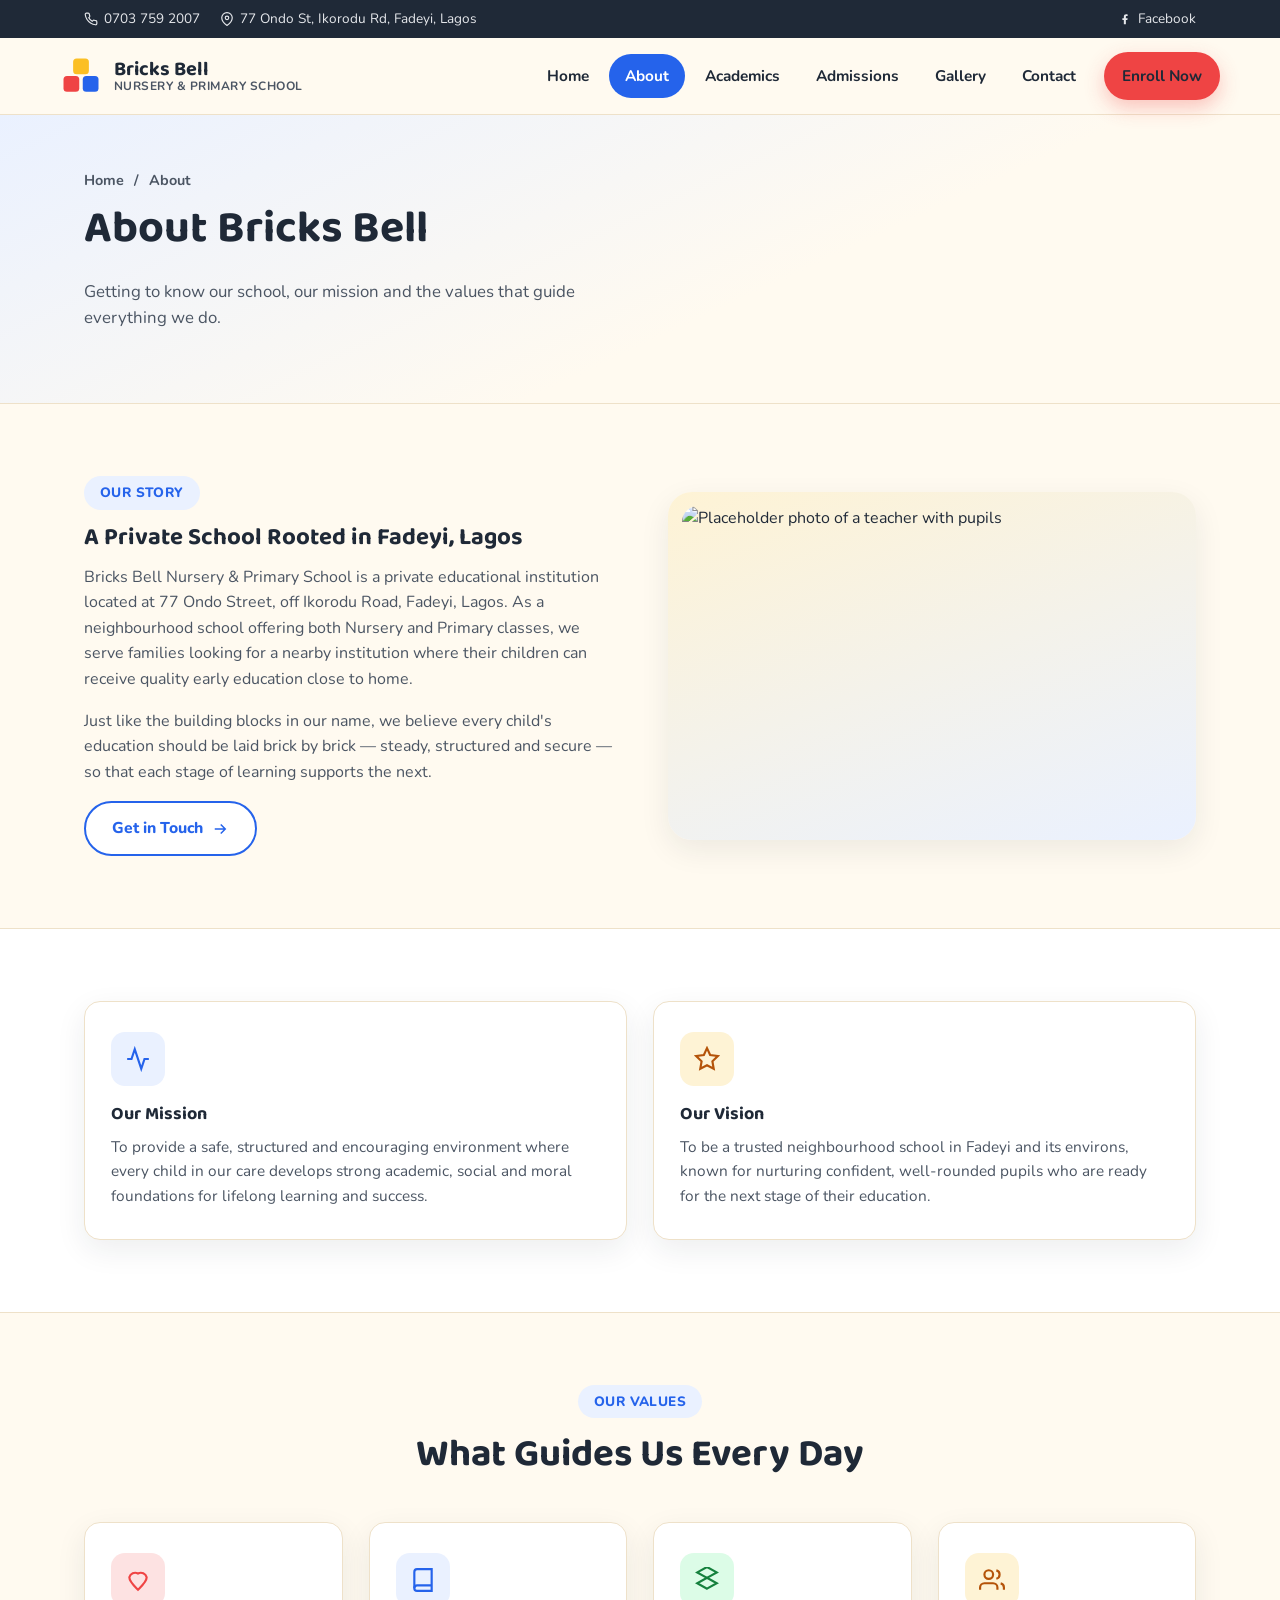
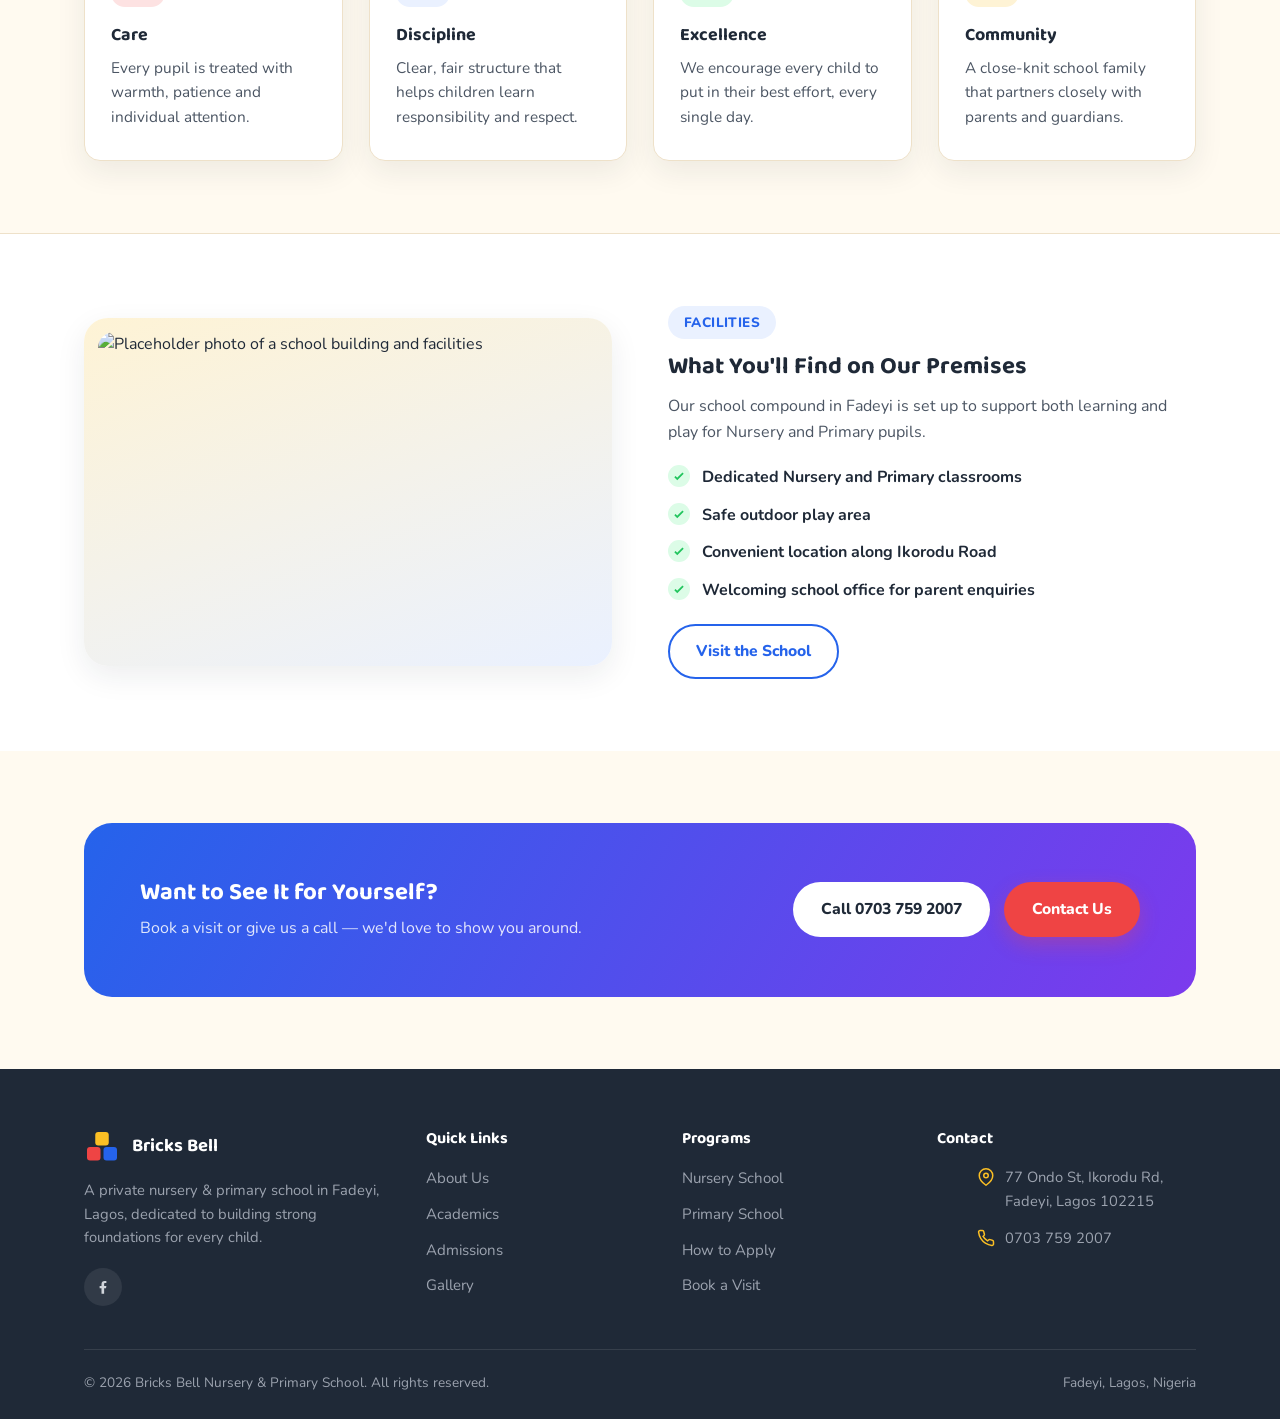
==== about.html @ 75a8ca45 "Initial site: Bricks Bell Nursery & Primary School website Multi-page static site (Home, About, Acad" ====
<!DOCTYPE html>
<html lang="en">
<head>
<meta charset="UTF-8">
<meta name="viewport" content="width=device-width, initial-scale=1.0">
<title>About Us | Bricks Bell Nursery &amp; Primary School</title>
<meta name="description" content="Learn about Bricks Bell Nursery &amp; Primary School in Fadeyi, Lagos — our mission, vision and facilities.">
<link rel="icon" href="data:image/svg+xml,%3Csvg xmlns='http://www.w3.org/2000/svg' viewBox='0 0 48 48'%3E%3Crect x='4' y='24' width='18' height='18' rx='4' fill='%23ef4444'/%3E%3Crect x='26' y='24' width='18' height='18' rx='4' fill='%232563eb'/%3E%3Crect x='15' y='4' width='18' height='18' rx='4' fill='%23fbbf24'/%3E%3C/svg%3E">
<link rel="preconnect" href="https://fonts.googleapis.com">
<link href="https://fonts.googleapis.com/css2?family=Baloo+2:wght@600;700;800&amp;family=Nunito:wght@400;600;700;800&amp;display=swap" rel="stylesheet">
<link rel="stylesheet" href="css/style.css">
</head>
<body>

<header class="site-header">
  <div class="topbar">
    <div class="container">
      <div class="topbar-links">
        <a href="tel:07037592007"><svg viewBox="0 0 24 24" fill="none" stroke="currentColor" stroke-width="2"><path d="M22 16.92v3a2 2 0 0 1-2.18 2 19.79 19.79 0 0 1-8.63-3.07 19.5 19.5 0 0 1-6-6 19.79 19.79 0 0 1-3.07-8.67A2 2 0 0 1 4.11 2h3a2 2 0 0 1 2 1.72c.127.96.361 1.903.7 2.81a2 2 0 0 1-.45 2.11L8.09 9.91a16 16 0 0 0 6 6l1.27-1.27a2 2 0 0 1 2.11-.45c.907.339 1.85.573 2.81.7A2 2 0 0 1 22 16.92z"/></svg> 0703 759 2007</a>
        <a href="https://www.google.com/maps/place/BRICKS+BELL+Private+Schools/@6.5253434,3.3665411,19z" target="_blank" rel="noopener"><svg viewBox="0 0 24 24" fill="none" stroke="currentColor" stroke-width="2"><path d="M21 10c0 7-9 13-9 13s-9-6-9-13a9 9 0 0 1 18 0z"/><circle cx="12" cy="10" r="3"/></svg> 77 Ondo St, Ikorodu Rd, Fadeyi, Lagos</a>
      </div>
      <div class="topbar-links">
        <a href="https://www.facebook.com/p/Bricks-Bell-NurPry-School-100054412950437/" target="_blank" rel="noopener"><svg viewBox="0 0 24 24" fill="currentColor"><path d="M13.5 21v-7.5H16l.5-3h-3V8.2c0-.87.24-1.46 1.5-1.46H16.5V4.14C16.2 4.1 15.2 4 14 4c-2.4 0-4 1.46-4 4.15v2.35H7.5v3H10V21h3.5z"/></svg> Facebook</a>
      </div>
    </div>
  </div>
  <nav class="navbar container">
    <a href="index.html" class="brand">
      <svg width="42" height="42" viewBox="0 0 48 48"><rect x="4" y="24" width="18" height="18" rx="4" fill="#ef4444"/><rect x="26" y="24" width="18" height="18" rx="4" fill="#2563eb"/><rect x="15" y="4" width="18" height="18" rx="4" fill="#fbbf24"/></svg>
      <span class="brand-text"><strong>Bricks Bell</strong><span>Nursery &amp; Primary School</span></span>
    </a>
    <button class="nav-toggle" aria-label="Toggle menu" id="navToggle">
      <svg viewBox="0 0 24 24" fill="none" stroke="currentColor" stroke-width="2"><line x1="3" y1="6" x2="21" y2="6"/><line x1="3" y1="12" x2="21" y2="12"/><line x1="3" y1="18" x2="21" y2="18"/></svg>
    </button>
    <div class="nav-links" id="navLinks">
      <a href="index.html">Home</a>
      <a href="about.html" class="active">About</a>
      <a href="academics.html">Academics</a>
      <a href="admissions.html">Admissions</a>
      <a href="gallery.html">Gallery</a>
      <a href="contact.html">Contact</a>
      <a href="admissions.html" class="btn btn-primary nav-cta">Enroll Now</a>
    </div>
  </nav>
</header>

<section class="page-hero">
  <div class="container">
    <div class="breadcrumb">Home <span class="sep">/</span> About</div>
    <h1>About Bricks Bell</h1>
    <p>Getting to know our school, our mission and the values that guide everything we do.</p>
  </div>
</section>

<section>
  <div class="container split">
    <div>
      <span class="section-tag">Our Story</span>
      <h2>A Private School Rooted in Fadeyi, Lagos</h2>
      <p>Bricks Bell Nursery &amp; Primary School is a private educational institution located at 77 Ondo Street, off Ikorodu Road, Fadeyi, Lagos. As a neighbourhood school offering both Nursery and Primary classes, we serve families looking for a nearby institution where their children can receive quality early education close to home.</p>
      <p>Just like the building blocks in our name, we believe every child's education should be laid brick by brick — steady, structured and secure — so that each stage of learning supports the next.</p>
      <a href="contact.html" class="btn btn-secondary">Get in Touch
        <svg viewBox="0 0 24 24" fill="none" stroke="currentColor" stroke-width="2"><path d="M5 12h14M13 6l6 6-6 6"/></svg>
      </a>
    </div>
    <div class="panel-art">
      <img src="https://images.unsplash.com/photo-1519389950473-47ba0277781c?auto=format&fit=crop&w=800&q=80" alt="Placeholder photo of a teacher with pupils" loading="lazy">
    </div>
  </div>
</section>

<section style="background:#fff;border-top:1px solid var(--border);border-bottom:1px solid var(--border);">
  <div class="container">
    <div class="grid grid-2">
      <div class="card">
        <div class="card-icon icon-blue"><svg viewBox="0 0 24 24" fill="none" stroke="currentColor" stroke-width="2"><path d="M22 12h-4l-3 9L9 3l-3 9H2"/></svg></div>
        <h3>Our Mission</h3>
        <p>To provide a safe, structured and encouraging environment where every child in our care develops strong academic, social and moral foundations for lifelong learning and success.</p>
      </div>
      <div class="card">
        <div class="card-icon icon-yellow"><svg viewBox="0 0 24 24" fill="none" stroke="currentColor" stroke-width="2"><path d="M12 2l2.9 6.26L22 9.27l-5 4.87 1.2 6.86L12 17.77 5.8 21l1.2-6.86-5-4.87 7.1-1.01L12 2z"/></svg></div>
        <h3>Our Vision</h3>
        <p>To be a trusted neighbourhood school in Fadeyi and its environs, known for nurturing confident, well-rounded pupils who are ready for the next stage of their education.</p>
      </div>
    </div>
  </div>
</section>

<section>
  <div class="container">
    <div class="section-head center">
      <span class="section-tag">Our Values</span>
      <h2>What Guides Us Every Day</h2>
    </div>
    <div class="grid grid-4">
      <div class="card">
        <div class="card-icon icon-red"><svg viewBox="0 0 24 24" fill="none" stroke="currentColor" stroke-width="2"><path d="M12 21c-4-4-8-7.5-8-11.5A5.5 5.5 0 0 1 12 6a5.5 5.5 0 0 1 8 3.5c0 4-4 7.5-8 11.5z"/></svg></div>
        <h3>Care</h3>
        <p>Every pupil is treated with warmth, patience and individual attention.</p>
      </div>
      <div class="card">
        <div class="card-icon icon-blue"><svg viewBox="0 0 24 24" fill="none" stroke="currentColor" stroke-width="2"><path d="M4 19.5A2.5 2.5 0 0 1 6.5 17H20"/><path d="M6.5 2H20v20H6.5A2.5 2.5 0 0 1 4 19.5v-15A2.5 2.5 0 0 1 6.5 2z"/></svg></div>
        <h3>Discipline</h3>
        <p>Clear, fair structure that helps children learn responsibility and respect.</p>
      </div>
      <div class="card">
        <div class="card-icon icon-green"><svg viewBox="0 0 24 24" fill="none" stroke="currentColor" stroke-width="2"><path d="M12 20l9-5-9-5-9 5 9 5z"/><path d="M12 10L3 5l9-5 9 5-9 5z"/></svg></div>
        <h3>Excellence</h3>
        <p>We encourage every child to put in their best effort, every single day.</p>
      </div>
      <div class="card">
        <div class="card-icon icon-yellow"><svg viewBox="0 0 24 24" fill="none" stroke="currentColor" stroke-width="2"><path d="M17 21v-2a4 4 0 0 0-4-4H5a4 4 0 0 0-4 4v2"/><circle cx="9" cy="7" r="4"/><path d="M23 21v-2a4 4 0 0 0-3-3.87"/><path d="M16 3.13a4 4 0 0 1 0 7.75"/></svg></div>
        <h3>Community</h3>
        <p>A close-knit school family that partners closely with parents and guardians.</p>
      </div>
    </div>
  </div>
</section>

<section style="background:#fff;border-top:1px solid var(--border);">
  <div class="container split">
    <div class="panel-art">
      <img src="https://images.unsplash.com/photo-1560785496-3c9d27877182?auto=format&fit=crop&w=800&q=80" alt="Placeholder photo of a school building and facilities" loading="lazy">
    </div>
    <div>
      <span class="section-tag">Facilities</span>
      <h2>What You'll Find on Our Premises</h2>
      <p>Our school compound in Fadeyi is set up to support both learning and play for Nursery and Primary pupils.</p>
      <ul class="checklist">
        <li><svg viewBox="0 0 24 24" fill="none" stroke="currentColor" stroke-width="3"><path d="M5 13l4 4L19 7"/></svg> Dedicated Nursery and Primary classrooms</li>
        <li><svg viewBox="0 0 24 24" fill="none" stroke="currentColor" stroke-width="3"><path d="M5 13l4 4L19 7"/></svg> Safe outdoor play area</li>
        <li><svg viewBox="0 0 24 24" fill="none" stroke="currentColor" stroke-width="3"><path d="M5 13l4 4L19 7"/></svg> Convenient location along Ikorodu Road</li>
        <li><svg viewBox="0 0 24 24" fill="none" stroke="currentColor" stroke-width="3"><path d="M5 13l4 4L19 7"/></svg> Welcoming school office for parent enquiries</li>
      </ul>
      <a href="contact.html" class="btn btn-secondary">Visit the School</a>
    </div>
  </div>
</section>

<section>
  <div class="container">
    <div class="cta-banner">
      <div>
        <h2>Want to See It for Yourself?</h2>
        <p>Book a visit or give us a call — we'd love to show you around.</p>
      </div>
      <div class="cta-actions">
        <a href="tel:07037592007" class="btn btn-light">Call 0703 759 2007</a>
        <a href="contact.html" class="btn btn-primary">Contact Us</a>
      </div>
    </div>
  </div>
</section>

<footer class="site-footer">
  <div class="container">
    <div class="footer-grid">
      <div>
        <div class="footer-brand">
          <svg width="36" height="36" viewBox="0 0 48 48"><rect x="4" y="24" width="18" height="18" rx="4" fill="#ef4444"/><rect x="26" y="24" width="18" height="18" rx="4" fill="#2563eb"/><rect x="15" y="4" width="18" height="18" rx="4" fill="#fbbf24"/></svg>
          <strong>Bricks Bell</strong>
        </div>
        <p>A private nursery &amp; primary school in Fadeyi, Lagos, dedicated to building strong foundations for every child.</p>
        <div class="social-row">
          <a href="https://www.facebook.com/p/Bricks-Bell-NurPry-School-100054412950437/" target="_blank" rel="noopener" aria-label="Facebook">
            <svg viewBox="0 0 24 24" fill="currentColor"><path d="M13.5 21v-7.5H16l.5-3h-3V8.2c0-.87.24-1.46 1.5-1.46H16.5V4.14C16.2 4.1 15.2 4 14 4c-2.4 0-4 1.46-4 4.15v2.35H7.5v3H10V21h3.5z"/></svg>
          </a>
        </div>
      </div>
      <div>
        <h4>Quick Links</h4>
        <ul class="footer-links">
          <li><a href="about.html">About Us</a></li>
          <li><a href="academics.html">Academics</a></li>
          <li><a href="admissions.html">Admissions</a></li>
          <li><a href="gallery.html">Gallery</a></li>
        </ul>
      </div>
      <div>
        <h4>Programs</h4>
        <ul class="footer-links">
          <li><a href="academics.html">Nursery School</a></li>
          <li><a href="academics.html">Primary School</a></li>
          <li><a href="admissions.html">How to Apply</a></li>
          <li><a href="contact.html">Book a Visit</a></li>
        </ul>
      </div>
      <div>
        <h4>Contact</h4>
        <ul class="footer-contact">
          <li><svg viewBox="0 0 24 24" fill="none" stroke="currentColor" stroke-width="2"><path d="M21 10c0 7-9 13-9 13s-9-6-9-13a9 9 0 0 1 18 0z"/><circle cx="12" cy="10" r="3"/></svg> 77 Ondo St, Ikorodu Rd, Fadeyi, Lagos 102215</li>
          <li><svg viewBox="0 0 24 24" fill="none" stroke="currentColor" stroke-width="2"><path d="M22 16.92v3a2 2 0 0 1-2.18 2 19.79 19.79 0 0 1-8.63-3.07 19.5 19.5 0 0 1-6-6 19.79 19.79 0 0 1-3.07-8.67A2 2 0 0 1 4.11 2h3a2 2 0 0 1 2 1.72c.127.96.361 1.903.7 2.81a2 2 0 0 1-.45 2.11L8.09 9.91a16 16 0 0 0 6 6l1.27-1.27a2 2 0 0 1 2.11-.45c.907.339 1.85.573 2.81.7A2 2 0 0 1 22 16.92z"/></svg> 0703 759 2007</li>
        </ul>
      </div>
    </div>
    <div class="footer-bottom">
      <span>&copy; <span id="year"></span> Bricks Bell Nursery &amp; Primary School. All rights reserved.</span>
      <span>Fadeyi, Lagos, Nigeria</span>
    </div>
  </div>
</footer>

<script src="js/script.js"></script>
</body>
</html>
---- css/style.css ----
/* ===== Bricks Bell Nursery & Primary School — stylesheet ===== */

:root {
  --blue: #2563eb;
  --blue-dark: #1d4ed8;
  --yellow: #fbbf24;
  --red: #ef4444;
  --green: #22c55e;
  --ink: #1f2937;
  --ink-light: #4b5563;
  --cream: #fffaf0;
  --white: #ffffff;
  --border: #eee1c9;
  --shadow: 0 10px 30px rgba(31, 41, 55, 0.08);
  --radius: 16px;
  --font-head: "Baloo 2", "Poppins", system-ui, sans-serif;
  --font-body: "Nunito", system-ui, -apple-system, "Segoe UI", sans-serif;
}

* { box-sizing: border-box; }
html { scroll-behavior: smooth; }

body {
  margin: 0;
  font-family: var(--font-body);
  color: var(--ink);
  background: var(--cream);
  line-height: 1.6;
}

img { max-width: 100%; display: block; }

h1, h2, h3, h4 {
  font-family: var(--font-head);
  line-height: 1.2;
  margin: 0 0 0.5em;
}

p { margin: 0 0 1em; color: var(--ink-light); }

a { color: inherit; text-decoration: none; }

.container {
  width: 100%;
  max-width: 1160px;
  margin: 0 auto;
  padding: 0 24px;
}

section { padding: 72px 0; }

.section-tag {
  display: inline-block;
  font-weight: 800;
  color: var(--blue);
  background: #eaf1ff;
  border-radius: 999px;
  padding: 6px 16px;
  font-size: 0.85rem;
  letter-spacing: 0.03em;
  text-transform: uppercase;
  margin-bottom: 14px;
}

.section-head {
  max-width: 640px;
  margin: 0 0 44px;
}
.section-head.center { margin-left: auto; margin-right: auto; text-align: center; }

.section-head h2 { font-size: clamp(1.7rem, 3vw, 2.4rem); }

/* ---------- Buttons ---------- */
.btn {
  display: inline-flex;
  align-items: center;
  gap: 8px;
  padding: 13px 26px;
  border-radius: 999px;
  font-weight: 800;
  font-family: var(--font-body);
  font-size: 0.98rem;
  border: 2px solid transparent;
  cursor: pointer;
  transition: transform 0.15s ease, box-shadow 0.15s ease, background 0.15s ease;
}
.btn:hover { transform: translateY(-2px); }
.btn svg { width: 18px; height: 18px; flex-shrink: 0; }

.btn-primary { background: var(--red); color: var(--white); box-shadow: 0 8px 20px rgba(239,68,68,0.3); }
.btn-primary:hover { background: #dc2626; }

.btn-secondary { background: var(--white); color: var(--blue); border-color: var(--blue); }
.btn-secondary:hover { background: var(--blue); color: var(--white); }

.btn-light { background: var(--white); color: var(--ink); }

.btn-block { width: 100%; justify-content: center; }

/* ---------- Header ---------- */
.site-header {
  position: sticky;
  top: 0;
  z-index: 100;
  background: rgba(255, 250, 240, 0.92);
  backdrop-filter: blur(8px);
  border-bottom: 1px solid var(--border);
}

.topbar {
  background: var(--ink);
  color: #e5e7eb;
  font-size: 0.85rem;
}
.topbar .container {
  display: flex;
  justify-content: space-between;
  align-items: center;
  padding-top: 8px;
  padding-bottom: 8px;
  flex-wrap: wrap;
  gap: 8px;
}
.topbar-links { display: flex; gap: 20px; flex-wrap: wrap; }
.topbar a { display: inline-flex; align-items: center; gap: 6px; }
.topbar a:hover { color: var(--yellow); }
.topbar svg { width: 14px; height: 14px; }

.navbar {
  display: flex;
  align-items: center;
  justify-content: space-between;
  padding: 14px 0;
}

.brand { display: flex; align-items: center; gap: 12px; }
.brand-text { line-height: 1.1; }
.brand-text strong { display: block; font-family: var(--font-head); font-size: 1.25rem; color: var(--ink); }
.brand-text span { display: block; font-size: 0.75rem; color: var(--ink-light); font-weight: 700; letter-spacing: 0.04em; text-transform: uppercase; }

.nav-links {
  display: flex;
  align-items: center;
  gap: 4px;
}
.nav-links a {
  padding: 10px 16px;
  border-radius: 999px;
  font-weight: 700;
  color: var(--ink);
  font-size: 0.96rem;
  transition: background 0.15s ease, color 0.15s ease;
}
.nav-links a:hover, .nav-links a.active { background: var(--blue); color: var(--white); }

.nav-cta { margin-left: 8px; }

.nav-toggle {
  display: none;
  background: none;
  border: none;
  cursor: pointer;
  padding: 8px;
}
.nav-toggle svg { width: 28px; height: 28px; }

/* ---------- Hero ---------- */
.hero {
  position: relative;
  overflow: hidden;
  padding: 64px 0 88px;
  background: linear-gradient(155deg, #eaf1ff 0%, var(--cream) 55%);
}

.hero-grid {
  display: grid;
  grid-template-columns: 1.1fr 0.9fr;
  gap: 48px;
  align-items: center;
}

.hero-eyebrow {
  display: inline-flex;
  align-items: center;
  gap: 8px;
  background: var(--white);
  border: 1px solid var(--border);
  padding: 8px 16px;
  border-radius: 999px;
  font-weight: 800;
  font-size: 0.85rem;
  color: var(--blue-dark);
  box-shadow: var(--shadow);
  margin-bottom: 20px;
}

.hero h1 {
  font-size: clamp(2.2rem, 4.6vw, 3.4rem);
  color: var(--ink);
}
.hero h1 .hl { color: var(--blue); }

.hero p.lead { font-size: 1.12rem; max-width: 520px; }

.hero-actions { display: flex; gap: 14px; flex-wrap: wrap; margin-top: 28px; }

.hero-stats {
  display: flex;
  gap: 28px;
  margin-top: 40px;
  flex-wrap: wrap;
}
.hero-stats div strong { display: block; font-family: var(--font-head); font-size: 1.5rem; color: var(--ink); }
.hero-stats div span { font-size: 0.85rem; color: var(--ink-light); font-weight: 700; }

.hero-art {
  position: relative;
  display: flex;
  align-items: center;
  justify-content: center;
}

.hero-photo {
  width: 100%;
  border-radius: 28px;
  overflow: hidden;
  box-shadow: var(--shadow);
  border: 6px solid var(--white);
}
.hero-photo img {
  width: 100%;
  height: 420px;
  object-fit: cover;
  display: block;
}
.hero-badge {
  position: absolute;
  bottom: -20px;
  left: -16px;
  background: var(--white);
  border-radius: 16px;
  padding: 14px 20px;
  box-shadow: var(--shadow);
  display: flex;
  align-items: center;
  gap: 12px;
}
.hero-badge strong { display: block; font-family: var(--font-head); font-size: 1rem; }
.hero-badge span { font-size: 0.8rem; color: var(--ink-light); font-weight: 700; }

/* ---------- Info strip ---------- */
.info-strip {
  background: var(--white);
  border-top: 1px solid var(--border);
  border-bottom: 1px solid var(--border);
}
.info-strip .container {
  display: grid;
  grid-template-columns: repeat(3, 1fr);
  gap: 0;
}
.info-item {
  display: flex;
  align-items: center;
  gap: 14px;
  padding: 24px 20px;
  border-left: 1px solid var(--border);
}
.info-item:first-child { border-left: none; }
.info-icon {
  width: 46px; height: 46px;
  border-radius: 12px;
  display: flex; align-items: center; justify-content: center;
  background: #eaf1ff; color: var(--blue);
  flex-shrink: 0;
}
.info-icon svg { width: 22px; height: 22px; }
.info-item strong { display: block; font-size: 0.95rem; }
.info-item span { font-size: 0.88rem; color: var(--ink-light); }

/* ---------- Cards ---------- */
.grid {
  display: grid;
  gap: 26px;
}
.grid-4 { grid-template-columns: repeat(4, 1fr); }
.grid-3 { grid-template-columns: repeat(3, 1fr); }
.grid-2 { grid-template-columns: repeat(2, 1fr); }

.card {
  background: var(--white);
  border: 1px solid var(--border);
  border-radius: var(--radius);
  padding: 30px 26px;
  box-shadow: var(--shadow);
  transition: transform 0.2s ease, box-shadow 0.2s ease;
}
.card:hover { transform: translateY(-4px); box-shadow: 0 16px 34px rgba(31,41,55,0.12); }

.card-icon {
  width: 54px; height: 54px;
  border-radius: 14px;
  display: flex; align-items: center; justify-content: center;
  margin-bottom: 18px;
}
.card-icon svg { width: 26px; height: 26px; }

.icon-blue { background: #eaf1ff; color: var(--blue); }
.icon-yellow { background: #fef3d5; color: #b45309; }
.icon-red { background: #fde2e2; color: var(--red); }
.icon-green { background: #dcfce7; color: #15803d; }

.card h3 { font-size: 1.12rem; }
.card p { margin-bottom: 0; font-size: 0.96rem; }

/* ---------- About / split sections ---------- */
.split {
  display: grid;
  grid-template-columns: 1fr 1fr;
  gap: 56px;
  align-items: center;
}

.checklist { list-style: none; padding: 0; margin: 20px 0; }
.checklist li {
  display: flex;
  align-items: flex-start;
  gap: 12px;
  margin-bottom: 12px;
  font-weight: 700;
  color: var(--ink);
}
.checklist svg {
  width: 22px; height: 22px; flex-shrink: 0; color: var(--green);
  background: #dcfce7; border-radius: 50%; padding: 4px;
}

.panel-art {
  background: linear-gradient(160deg, #fef3d5, #eaf1ff);
  border-radius: 24px;
  padding: 14px;
  display: flex;
  align-items: center;
  justify-content: center;
  box-shadow: var(--shadow);
}
.panel-art img {
  width: 100%;
  height: 100%;
  min-height: 320px;
  object-fit: cover;
  border-radius: 16px;
  display: block;
}

/* ---------- Programs ---------- */
.program-card {
  background: var(--white);
  border-radius: var(--radius);
  overflow: hidden;
  box-shadow: var(--shadow);
  border: 1px solid var(--border);
}
.program-banner {
  position: relative;
  overflow: hidden;
  padding: 30px 28px;
  color: var(--white);
  background-size: cover;
  background-position: center;
  min-height: 150px;
  display: flex;
  flex-direction: column;
  justify-content: flex-end;
}
.program-banner::after { content: ""; position: absolute; inset: 0; z-index: 0; }
.program-banner.nursery::after { background: linear-gradient(120deg, rgba(245,158,11,0.85), rgba(239,68,68,0.85)); }
.program-banner.primary::after { background: linear-gradient(120deg, rgba(37,99,235,0.85), rgba(124,58,237,0.85)); }
.program-banner span, .program-banner h3 { position: relative; z-index: 1; }
.program-banner span { font-weight: 800; font-size: 0.85rem; text-transform: uppercase; letter-spacing: 0.04em; opacity: 0.9; }
.program-banner h3 { color: var(--white); margin-top: 6px; font-size: 1.5rem; }
.program-body { padding: 26px 28px 30px; }

/* ---------- CTA banner ---------- */
.cta-banner {
  background: linear-gradient(120deg, var(--blue), #7c3aed);
  border-radius: 28px;
  padding: 56px;
  color: var(--white);
  display: flex;
  align-items: center;
  justify-content: space-between;
  gap: 24px;
  flex-wrap: wrap;
}
.cta-banner h2 { color: var(--white); margin-bottom: 8px; }
.cta-banner p { color: rgba(255,255,255,0.85); margin: 0; }
.cta-actions { display: flex; gap: 14px; flex-wrap: wrap; }

/* ---------- Timeline / steps ---------- */
.steps { counter-reset: step; list-style: none; padding: 0; margin: 0; }
.step {
  display: flex;
  gap: 22px;
  padding: 0 0 34px 0;
  position: relative;
}
.step:last-child { padding-bottom: 0; }
.step::before {
  counter-increment: step;
  content: counter(step);
  flex-shrink: 0;
  width: 44px; height: 44px;
  border-radius: 50%;
  background: var(--blue);
  color: var(--white);
  font-family: var(--font-head);
  font-weight: 700;
  display: flex; align-items: center; justify-content: center;
  z-index: 1;
}
.step:not(:last-child)::after {
  content: "";
  position: absolute;
  left: 22px; top: 44px; bottom: 0;
  width: 2px;
  background: var(--border);
}
.step-body h4 { margin-bottom: 6px; }
.step-body p { margin-bottom: 0; }

/* ---------- Gallery ---------- */
.gallery-card {
  border-radius: var(--radius);
  overflow: hidden;
  box-shadow: var(--shadow);
  border: 1px solid var(--border);
  background: var(--white);
}
.gallery-thumb {
  aspect-ratio: 4/3;
  overflow: hidden;
}
.gallery-thumb img {
  width: 100%;
  height: 100%;
  object-fit: cover;
  display: block;
  transition: transform 0.3s ease;
}
.gallery-card:hover .gallery-thumb img { transform: scale(1.05); }
.gallery-cap { padding: 16px 18px; }
.gallery-cap strong { display: block; font-size: 0.98rem; }
.gallery-cap span { font-size: 0.85rem; color: var(--ink-light); }

.notice {
  background: #fef3d5;
  border: 1px solid #f6d888;
  color: #7c4a03;
  border-radius: var(--radius);
  padding: 18px 22px;
  font-weight: 700;
  font-size: 0.95rem;
  display: flex;
  gap: 12px;
  align-items: flex-start;
  margin-bottom: 40px;
}
.notice svg { width: 22px; height: 22px; flex-shrink: 0; margin-top: 2px; }

/* ---------- Contact ---------- */
.contact-wrap {
  display: grid;
  grid-template-columns: 1fr 1fr;
  gap: 40px;
  align-items: start;
}
.contact-card {
  background: var(--white);
  border: 1px solid var(--border);
  border-radius: var(--radius);
  padding: 32px;
  box-shadow: var(--shadow);
}
.contact-row { display: flex; gap: 16px; margin-bottom: 22px; }
.contact-row:last-child { margin-bottom: 0; }
.contact-row strong { display: block; }
.contact-row span, .contact-row a { color: var(--ink-light); font-size: 0.96rem; }
.contact-row a:hover { color: var(--blue); }

.map-frame {
  border-radius: var(--radius);
  overflow: hidden;
  box-shadow: var(--shadow);
  border: 1px solid var(--border);
  height: 100%;
  min-height: 340px;
}
.map-frame iframe { width: 100%; height: 100%; min-height: 340px; border: 0; }

.form-field { margin-bottom: 18px; }
.form-field label { display: block; font-weight: 800; margin-bottom: 6px; font-size: 0.92rem; }
.form-field input, .form-field textarea {
  width: 100%;
  padding: 13px 16px;
  border-radius: 12px;
  border: 1px solid var(--border);
  font-family: var(--font-body);
  font-size: 0.96rem;
  background: var(--cream);
}
.form-field input:focus, .form-field textarea:focus { outline: 2px solid var(--blue); background: var(--white); }
.form-field textarea { min-height: 120px; resize: vertical; }

/* ---------- Footer ---------- */
.site-footer {
  background: var(--ink);
  color: #d1d5db;
  padding: 60px 0 26px;
}
.footer-grid {
  display: grid;
  grid-template-columns: 1.4fr 1fr 1fr 1.2fr;
  gap: 40px;
  margin-bottom: 40px;
}
.footer-brand { display: flex; align-items: center; gap: 12px; margin-bottom: 14px; }
.footer-brand strong { color: var(--white); font-family: var(--font-head); font-size: 1.15rem; }
.site-footer h4 { color: var(--white); font-size: 1rem; margin-bottom: 18px; }
.site-footer p { color: #9ca3af; font-size: 0.92rem; }
.footer-links { list-style: none; padding: 0; margin: 0; }
.footer-links li { margin-bottom: 10px; }
.footer-links a { color: #9ca3af; font-size: 0.94rem; }
.footer-links a:hover { color: var(--yellow); }
.footer-contact li { display: flex; gap: 10px; margin-bottom: 14px; font-size: 0.92rem; color: #9ca3af; list-style: none; }
.footer-contact svg { width: 18px; height: 18px; flex-shrink: 0; color: var(--yellow); margin-top: 2px; }
.social-row { display: flex; gap: 10px; margin-top: 18px; }
.social-row a {
  width: 38px; height: 38px; border-radius: 50%;
  background: rgba(255,255,255,0.08);
  display: flex; align-items: center; justify-content: center;
}
.social-row a:hover { background: var(--blue); }
.social-row svg { width: 18px; height: 18px; }

.footer-bottom {
  border-top: 1px solid rgba(255,255,255,0.1);
  padding-top: 22px;
  display: flex;
  justify-content: space-between;
  flex-wrap: wrap;
  gap: 10px;
  font-size: 0.85rem;
  color: #9ca3af;
}

/* ---------- Page header (inner pages) ---------- */
.page-hero {
  background: linear-gradient(155deg, #eaf1ff 0%, var(--cream) 60%);
  padding: 54px 0;
  border-bottom: 1px solid var(--border);
}
.breadcrumb { font-size: 0.9rem; font-weight: 700; color: var(--ink-light); margin-bottom: 10px; }
.breadcrumb .sep { margin: 0 6px; }
.page-hero h1 { font-size: clamp(1.9rem, 3.6vw, 2.8rem); }
.page-hero p { max-width: 560px; font-size: 1.05rem; }

/* ---------- Responsive ---------- */
@media (max-width: 960px) {
  .hero-grid, .split, .contact-wrap { grid-template-columns: 1fr; }
  .hero-art { order: -1; }
  .grid-4 { grid-template-columns: repeat(2, 1fr); }
  .grid-3 { grid-template-columns: repeat(2, 1fr); }
  .footer-grid { grid-template-columns: 1fr 1fr; }
  .info-strip .container { grid-template-columns: 1fr; }
  .info-item { border-left: none; border-top: 1px solid var(--border); }
  .info-item:first-child { border-top: none; }
}

@media (max-width: 720px) {
  .topbar { display: none; }
  .nav-links {
    position: absolute;
    top: 100%; left: 0; right: 0;
    background: var(--white);
    flex-direction: column;
    align-items: stretch;
    padding: 12px;
    border-bottom: 1px solid var(--border);
    box-shadow: var(--shadow);
    display: none;
    gap: 4px;
  }
  .nav-links.open { display: flex; }
  .nav-links a { padding: 12px 16px; }
  .nav-cta { margin: 6px 0 0; }
  .nav-toggle { display: block; }
  .grid-4, .grid-3, .grid-2 { grid-template-columns: 1fr; }
  .cta-banner { padding: 36px 26px; flex-direction: column; text-align: center; }
  .cta-actions { justify-content: center; }
  section { padding: 52px 0; }
  .footer-grid { grid-template-columns: 1fr; gap: 30px; }
}
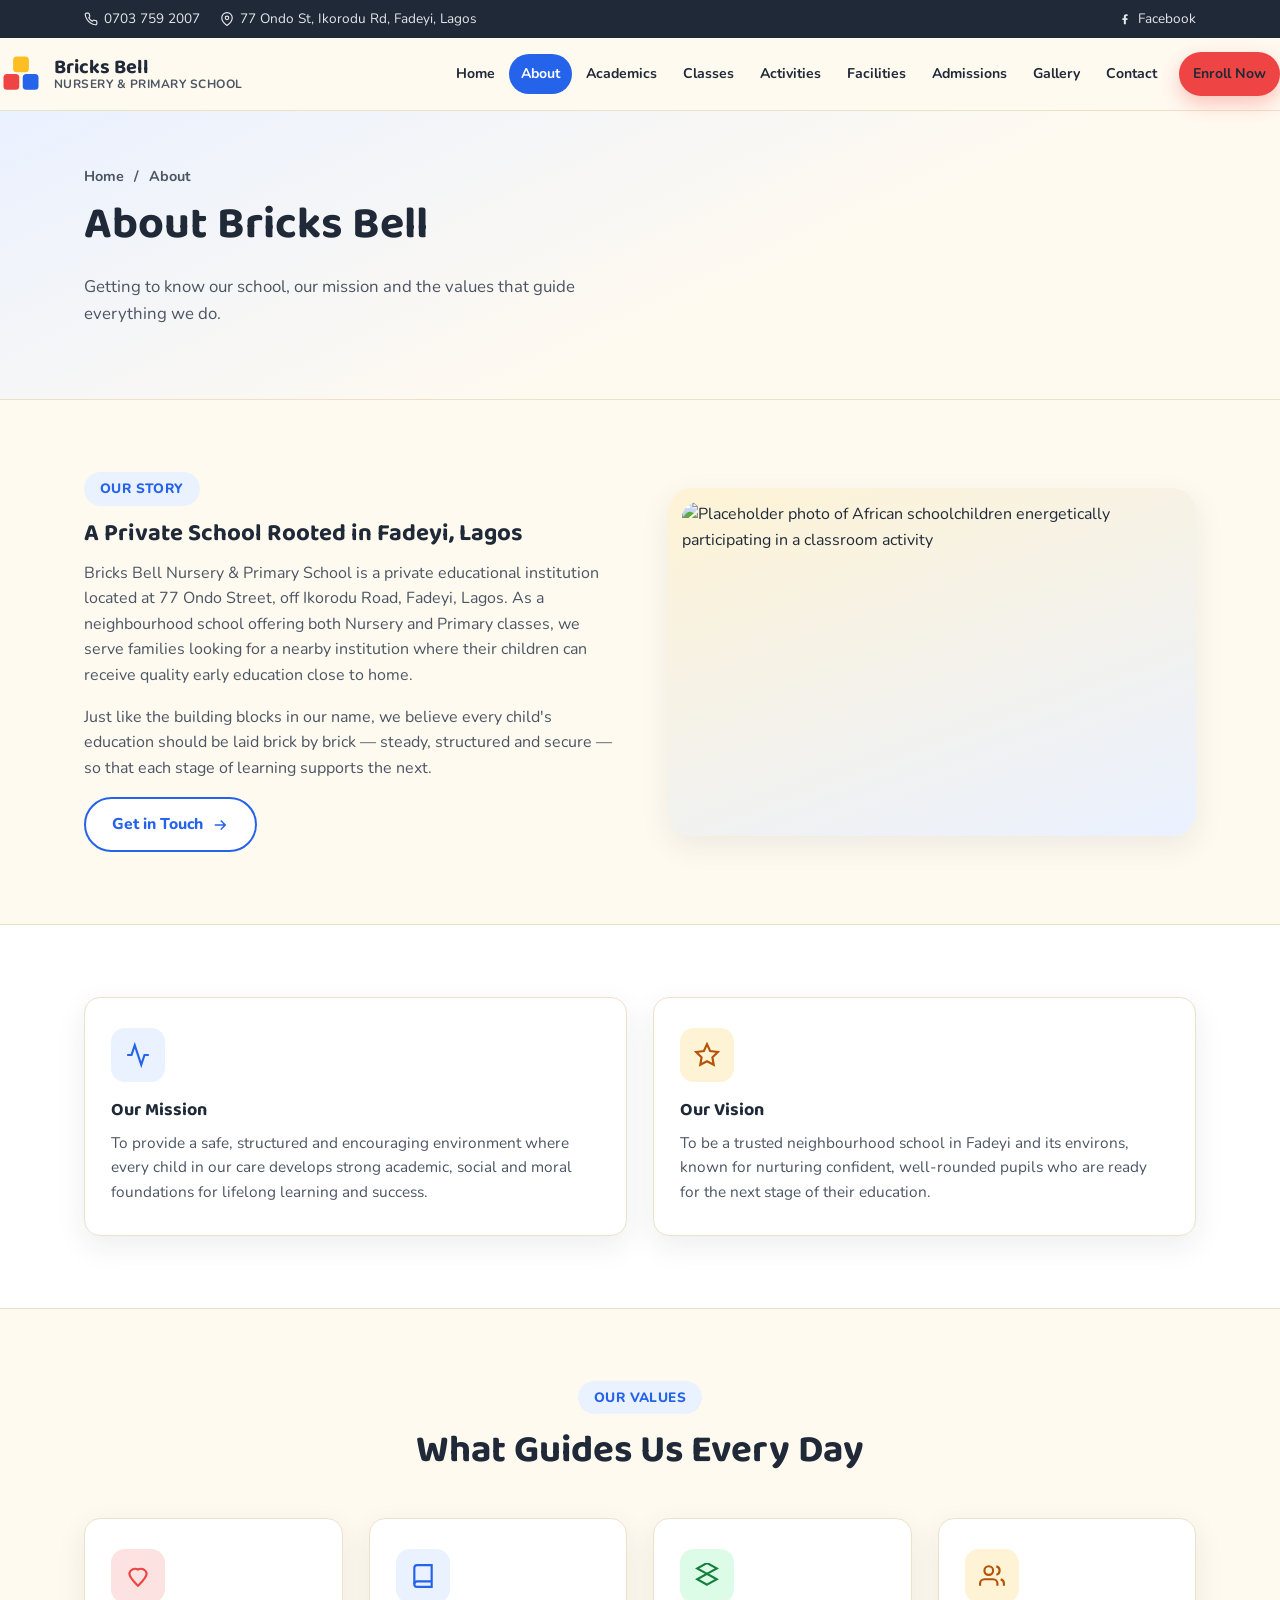
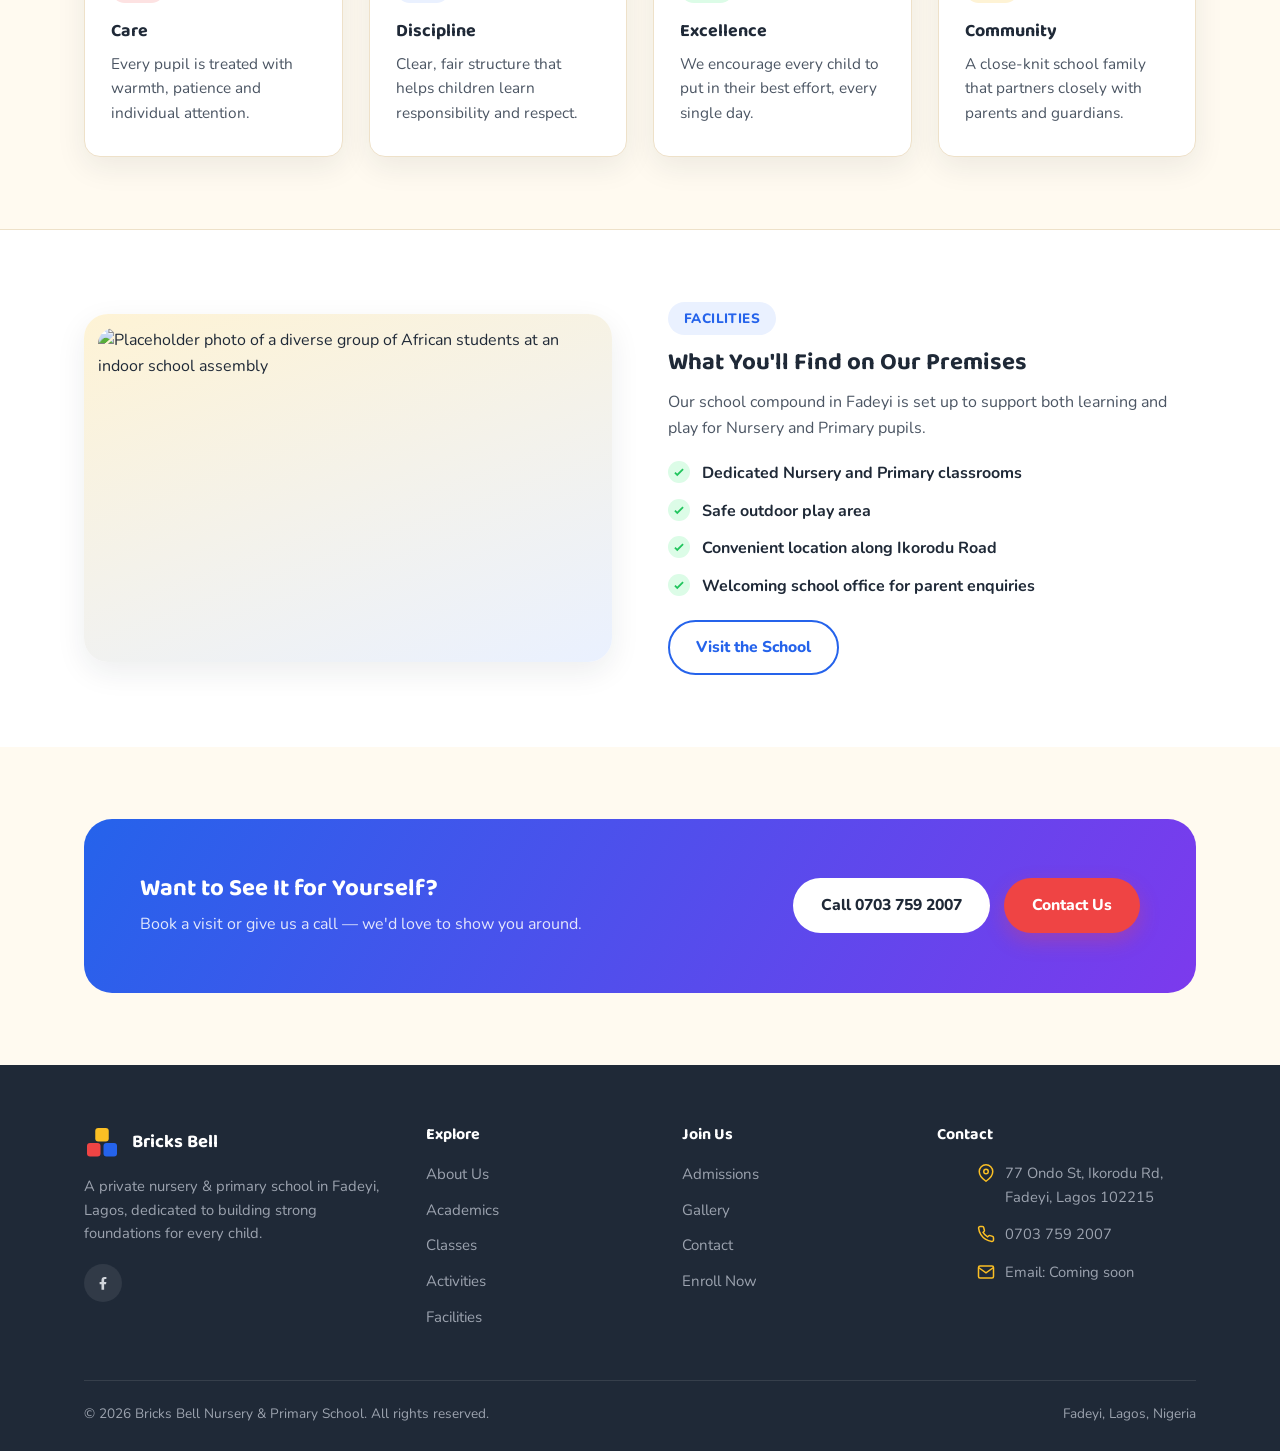
==== commit 8a07790e: "Redesign site per playful-professional guide and use authentic Nigerian imagery Add Classes, Activit" ====
--- a/about.html
+++ b/about.html
@@ -36,6 +36,9 @@
       <a href="index.html">Home</a>
       <a href="about.html" class="active">About</a>
       <a href="academics.html">Academics</a>
+      <a href="classes.html">Classes</a>
+      <a href="activities.html">Activities</a>
+      <a href="facilities.html">Facilities</a>
       <a href="admissions.html">Admissions</a>
       <a href="gallery.html">Gallery</a>
       <a href="contact.html">Contact</a>
@@ -64,7 +67,7 @@
       </a>
     </div>
     <div class="panel-art">
-      <img src="https://images.unsplash.com/photo-1519389950473-47ba0277781c?auto=format&fit=crop&w=800&q=80" alt="Placeholder photo of a teacher with pupils" loading="lazy">
+      <img src="https://images.pexels.com/photos/14554003/pexels-photo-14554003.jpeg?auto=compress&cs=tinysrgb&w=900" alt="Placeholder photo of African schoolchildren energetically participating in a classroom activity" loading="lazy">
     </div>
   </div>
 </section>
@@ -120,7 +123,7 @@
 <section style="background:#fff;border-top:1px solid var(--border);">
   <div class="container split">
     <div class="panel-art">
-      <img src="https://images.unsplash.com/photo-1560785496-3c9d27877182?auto=format&fit=crop&w=800&q=80" alt="Placeholder photo of a school building and facilities" loading="lazy">
+      <img src="https://images.pexels.com/photos/34162719/pexels-photo-34162719/free-photo-of-group-of-students-attending-indoor-assembly.jpeg?auto=compress&cs=tinysrgb&w=900" alt="Placeholder photo of a diverse group of African students at an indoor school assembly" loading="lazy">
     </div>
     <div>
       <span class="section-tag">Facilities</span>
@@ -168,21 +171,22 @@
         </div>
       </div>
       <div>
-        <h4>Quick Links</h4>
+        <h4>Explore</h4>
         <ul class="footer-links">
           <li><a href="about.html">About Us</a></li>
           <li><a href="academics.html">Academics</a></li>
+          <li><a href="classes.html">Classes</a></li>
+          <li><a href="activities.html">Activities</a></li>
+          <li><a href="facilities.html">Facilities</a></li>
+        </ul>
+      </div>
+      <div>
+        <h4>Join Us</h4>
+        <ul class="footer-links">
           <li><a href="admissions.html">Admissions</a></li>
           <li><a href="gallery.html">Gallery</a></li>
-        </ul>
-      </div>
-      <div>
-        <h4>Programs</h4>
-        <ul class="footer-links">
-          <li><a href="academics.html">Nursery School</a></li>
-          <li><a href="academics.html">Primary School</a></li>
-          <li><a href="admissions.html">How to Apply</a></li>
-          <li><a href="contact.html">Book a Visit</a></li>
+          <li><a href="contact.html">Contact</a></li>
+          <li><a href="admissions.html">Enroll Now</a></li>
         </ul>
       </div>
       <div>
@@ -190,6 +194,7 @@
         <ul class="footer-contact">
           <li><svg viewBox="0 0 24 24" fill="none" stroke="currentColor" stroke-width="2"><path d="M21 10c0 7-9 13-9 13s-9-6-9-13a9 9 0 0 1 18 0z"/><circle cx="12" cy="10" r="3"/></svg> 77 Ondo St, Ikorodu Rd, Fadeyi, Lagos 102215</li>
           <li><svg viewBox="0 0 24 24" fill="none" stroke="currentColor" stroke-width="2"><path d="M22 16.92v3a2 2 0 0 1-2.18 2 19.79 19.79 0 0 1-8.63-3.07 19.5 19.5 0 0 1-6-6 19.79 19.79 0 0 1-3.07-8.67A2 2 0 0 1 4.11 2h3a2 2 0 0 1 2 1.72c.127.96.361 1.903.7 2.81a2 2 0 0 1-.45 2.11L8.09 9.91a16 16 0 0 0 6 6l1.27-1.27a2 2 0 0 1 2.11-.45c.907.339 1.85.573 2.81.7A2 2 0 0 1 22 16.92z"/></svg> 0703 759 2007</li>
+          <li><svg viewBox="0 0 24 24" fill="none" stroke="currentColor" stroke-width="2"><rect x="2" y="4" width="20" height="16" rx="2"/><path d="M22 6l-10 7L2 6"/></svg> Email: Coming soon</li>
         </ul>
       </div>
     </div>
--- a/css/style.css
+++ b/css/style.css
@@ -3,9 +3,12 @@
 :root {
   --blue: #2563eb;
   --blue-dark: #1d4ed8;
+  --sky: #0ea5e9;
   --yellow: #fbbf24;
+  --orange: #f97316;
   --red: #ef4444;
   --green: #22c55e;
+  --purple: #8b5cf6;
   --ink: #1f2937;
   --ink-light: #4b5563;
   --cream: #fffaf0;
@@ -15,6 +18,16 @@
   --radius: 16px;
   --font-head: "Baloo 2", "Poppins", system-ui, sans-serif;
   --font-body: "Nunito", system-ui, -apple-system, "Segoe UI", sans-serif;
+
+  --pastel-blue: #eaf1ff;
+  --pastel-yellow: #fff8e1;
+  --pastel-green: #eafaf0;
+  --pastel-purple: #f3ecfe;
+  --pastel-orange: #fff1e6;
+}
+
+@media (prefers-reduced-motion: reduce) {
+  *, *::before, *::after { animation-duration: 0.01ms !important; animation-iteration-count: 1 !important; transition-duration: 0.01ms !important; scroll-behavior: auto !important; }
 }
 
 * { box-sizing: border-box; }
@@ -131,6 +144,7 @@
   align-items: center;
   justify-content: space-between;
   padding: 14px 0;
+  max-width: 1400px;
 }
 
 .brand { display: flex; align-items: center; gap: 12px; }
@@ -141,17 +155,21 @@
 .nav-links {
   display: flex;
   align-items: center;
-  gap: 4px;
+  gap: 2px;
+  flex-wrap: wrap;
+  justify-content: flex-end;
 }
 .nav-links a {
-  padding: 10px 16px;
+  padding: 9px 12px;
   border-radius: 999px;
   font-weight: 700;
   color: var(--ink);
-  font-size: 0.96rem;
-  transition: background 0.15s ease, color 0.15s ease;
+  font-size: 0.88rem;
+  white-space: nowrap;
+  transition: background 0.15s ease, color 0.15s ease, transform 0.15s ease;
 }
 .nav-links a:hover, .nav-links a.active { background: var(--blue); color: var(--white); }
+.nav-links a:hover { transform: translateY(-1px); }
 
 .nav-cta { margin-left: 8px; }
 
@@ -164,89 +182,94 @@
 }
 .nav-toggle svg { width: 28px; height: 28px; }
 
-/* ---------- Hero ---------- */
+/* ---------- Hero (full-bleed photo) ---------- */
 .hero {
   position: relative;
   overflow: hidden;
-  padding: 64px 0 88px;
-  background: linear-gradient(155deg, #eaf1ff 0%, var(--cream) 55%);
-}
-
-.hero-grid {
-  display: grid;
-  grid-template-columns: 1.1fr 0.9fr;
-  gap: 48px;
-  align-items: center;
+  min-height: 88vh;
+  max-height: 760px;
+  display: flex;
+  align-items: center;
+  color: var(--white);
+}
+
+.hero-media {
+  position: absolute;
+  inset: 0;
+  z-index: 0;
+}
+.hero-media img {
+  width: 100%;
+  height: 100%;
+  object-fit: cover;
+  object-position: center 30%;
+  display: block;
+}
+.hero-media::after {
+  content: "";
+  position: absolute;
+  inset: 0;
+  background:
+    linear-gradient(100deg, rgba(15,23,42,0.86) 0%, rgba(15,23,42,0.6) 38%, rgba(15,23,42,0.22) 68%, rgba(15,23,42,0.1) 100%),
+    linear-gradient(0deg, rgba(15,23,42,0.55) 0%, rgba(15,23,42,0) 40%);
+}
+
+.hero-inner {
+  position: relative;
+  z-index: 1;
+  max-width: 640px;
+  padding: 100px 0;
 }
 
 .hero-eyebrow {
   display: inline-flex;
   align-items: center;
   gap: 8px;
-  background: var(--white);
-  border: 1px solid var(--border);
+  background: rgba(255,255,255,0.14);
+  border: 1px solid rgba(255,255,255,0.3);
+  backdrop-filter: blur(4px);
   padding: 8px 16px;
   border-radius: 999px;
   font-weight: 800;
   font-size: 0.85rem;
-  color: var(--blue-dark);
-  box-shadow: var(--shadow);
-  margin-bottom: 20px;
+  color: var(--white);
+  margin-bottom: 22px;
 }
 
 .hero h1 {
-  font-size: clamp(2.2rem, 4.6vw, 3.4rem);
-  color: var(--ink);
-}
-.hero h1 .hl { color: var(--blue); }
-
-.hero p.lead { font-size: 1.12rem; max-width: 520px; }
-
-.hero-actions { display: flex; gap: 14px; flex-wrap: wrap; margin-top: 28px; }
-
-.hero-stats {
-  display: flex;
-  gap: 28px;
-  margin-top: 40px;
-  flex-wrap: wrap;
-}
-.hero-stats div strong { display: block; font-family: var(--font-head); font-size: 1.5rem; color: var(--ink); }
-.hero-stats div span { font-size: 0.85rem; color: var(--ink-light); font-weight: 700; }
-
-.hero-art {
-  position: relative;
-  display: flex;
-  align-items: center;
-  justify-content: center;
-}
-
-.hero-photo {
-  width: 100%;
-  border-radius: 28px;
-  overflow: hidden;
-  box-shadow: var(--shadow);
-  border: 6px solid var(--white);
-}
-.hero-photo img {
-  width: 100%;
-  height: 420px;
-  object-fit: cover;
-  display: block;
-}
-.hero-badge {
+  font-size: clamp(2.3rem, 4.8vw, 3.5rem);
+  color: var(--white);
+  text-shadow: 0 2px 20px rgba(0,0,0,0.25);
+}
+.hero h1 .hl { color: var(--yellow); }
+
+.hero p.lead { font-size: 1.15rem; max-width: 520px; color: rgba(255,255,255,0.92); }
+
+.hero-actions { display: flex; gap: 14px; flex-wrap: wrap; margin-top: 30px; }
+
+.hero-scroll-cue {
   position: absolute;
-  bottom: -20px;
-  left: -16px;
-  background: var(--white);
-  border-radius: 16px;
-  padding: 14px 20px;
-  box-shadow: var(--shadow);
-  display: flex;
-  align-items: center;
-  gap: 12px;
-}
-.hero-badge strong { display: block; font-family: var(--font-head); font-size: 1rem; }
-.hero-badge span { font-size: 0.8rem; color: var(--ink-light); font-weight: 700; }
+  bottom: 26px;
+  left: 50%;
+  transform: translateX(-50%);
+  z-index: 1;
+  display: flex;
+  flex-direction: column;
+  align-items: center;
+  gap: 6px;
+  color: rgba(255,255,255,0.85);
+  font-size: 0.75rem;
+  font-weight: 700;
+  text-transform: uppercase;
+  letter-spacing: 0.06em;
+}
+.hero-scroll-cue svg { width: 20px; height: 20px; animation: float 2s ease-in-out infinite; }
+
+@media (max-width: 720px) {
+  .hero { min-height: 76vh; max-height: none; }
+  .hero-inner { padding: 70px 0; }
+  .hero-scroll-cue { display: none; }
+}
 
 /* ---------- Info strip ---------- */
 .info-strip {
@@ -577,7 +600,7 @@
   .info-item:first-child { border-top: none; }
 }
 
-@media (max-width: 720px) {
+@media (max-width: 1180px) {
   .topbar { display: none; }
   .nav-links {
     position: absolute;
@@ -592,12 +615,179 @@
     gap: 4px;
   }
   .nav-links.open { display: flex; }
-  .nav-links a { padding: 12px 16px; }
+  .nav-links a { padding: 12px 16px; font-size: 0.98rem; }
   .nav-cta { margin: 6px 0 0; }
   .nav-toggle { display: block; }
+}
+
+@media (max-width: 720px) {
   .grid-4, .grid-3, .grid-2 { grid-template-columns: 1fr; }
   .cta-banner { padding: 36px 26px; flex-direction: column; text-align: center; }
   .cta-actions { justify-content: center; }
   section { padding: 52px 0; }
   .footer-grid { grid-template-columns: 1fr; gap: 30px; }
 }
+
+/* ================= Playful additions (Guide.txt) ================= */
+
+/* Pastel section backgrounds */
+.bg-pastel-blue { background: var(--pastel-blue); }
+.bg-pastel-yellow { background: var(--pastel-yellow); }
+.bg-pastel-green { background: var(--pastel-green); }
+.bg-pastel-purple { background: var(--pastel-purple); }
+.bg-pastel-orange { background: var(--pastel-orange); }
+.bg-white { background: var(--white); }
+
+/* Decorative floating shapes */
+.decor-layer {
+  position: absolute;
+  inset: 0;
+  overflow: hidden;
+  pointer-events: none;
+  z-index: 0;
+}
+.decor { position: absolute; opacity: 0.5; animation: float 6s ease-in-out infinite; }
+.decor.d2 { animation-delay: -2s; animation-duration: 7s; }
+.decor.d3 { animation-delay: -4s; animation-duration: 5.5s; }
+.decor.d4 { animation-delay: -1s; animation-duration: 8s; }
+@keyframes float {
+  0%, 100% { transform: translateY(0) rotate(0deg); }
+  50% { transform: translateY(-16px) rotate(6deg); }
+}
+
+/* Wave divider between sections */
+.wave-divider { display: block; width: 100%; line-height: 0; }
+.wave-divider svg { width: 100%; height: 60px; display: block; }
+
+/* Section heading accent underline */
+.section-head h2 .underline-accent {
+  position: relative;
+}
+
+/* Scroll reveal */
+.reveal { opacity: 0; transform: translateY(24px); transition: opacity 0.6s ease, transform 0.6s ease; }
+.reveal.visible { opacity: 1; transform: translateY(0); }
+
+/* Stats bar */
+.stats-bar {
+  display: grid;
+  grid-template-columns: repeat(4, 1fr);
+  gap: 20px;
+}
+.stat-pill {
+  background: var(--white);
+  border: 1px solid var(--border);
+  border-radius: 20px;
+  padding: 22px 18px;
+  text-align: center;
+  box-shadow: var(--shadow);
+  transition: transform 0.2s ease;
+}
+.stat-pill:hover { transform: translateY(-4px) rotate(-1deg); }
+.stat-pill .stat-icon {
+  width: 46px; height: 46px;
+  margin: 0 auto 10px;
+  border-radius: 50%;
+  display: flex; align-items: center; justify-content: center;
+}
+.stat-pill .stat-icon svg { width: 22px; height: 22px; }
+.stat-pill strong { display: block; font-family: var(--font-head); font-size: 1.05rem; }
+.stat-pill span { font-size: 0.82rem; color: var(--ink-light); font-weight: 700; }
+
+/* Class cards */
+.class-card {
+  background: var(--white);
+  border-radius: 20px;
+  padding: 24px 20px;
+  text-align: center;
+  border: 2px solid var(--border);
+  box-shadow: var(--shadow);
+  transition: transform 0.22s ease, box-shadow 0.22s ease, border-color 0.22s ease;
+}
+.class-card:hover {
+  transform: translateY(-6px) scale(1.03);
+  box-shadow: 0 18px 34px rgba(31,41,55,0.14);
+  border-color: var(--blue);
+}
+.class-card .class-badge {
+  width: 52px; height: 52px;
+  border-radius: 16px;
+  margin: 0 auto 14px;
+  display: flex; align-items: center; justify-content: center;
+  font-family: var(--font-head);
+  font-weight: 700;
+  font-size: 1.1rem;
+  color: var(--white);
+}
+.class-card h3 { font-size: 1.05rem; margin-bottom: 4px; }
+.class-card span { font-size: 0.85rem; color: var(--ink-light); font-weight: 700; }
+.class-card.nursery .class-badge { background: linear-gradient(135deg, var(--orange), var(--red)); }
+.class-card.primary .class-badge { background: linear-gradient(135deg, var(--blue), var(--purple)); }
+
+/* Activity & Facility cards (photo tiles) */
+.photo-card {
+  border-radius: 20px;
+  overflow: hidden;
+  border: 1px solid var(--border);
+  box-shadow: var(--shadow);
+  background: var(--white);
+  transition: transform 0.22s ease, box-shadow 0.22s ease;
+}
+.photo-card:hover { transform: translateY(-6px); box-shadow: 0 18px 34px rgba(31,41,55,0.14); }
+.photo-card .photo-thumb { aspect-ratio: 4/3; overflow: hidden; position: relative; }
+.photo-card .photo-thumb img { width: 100%; height: 100%; object-fit: cover; display: block; transition: transform 0.35s ease; }
+.photo-card:hover .photo-thumb img { transform: scale(1.06); }
+.photo-card .photo-icon {
+  position: absolute; top: 12px; left: 12px;
+  width: 40px; height: 40px;
+  border-radius: 12px;
+  background: rgba(255,255,255,0.92);
+  display: flex; align-items: center; justify-content: center;
+  box-shadow: var(--shadow);
+}
+.photo-card .photo-icon svg { width: 20px; height: 20px; color: var(--blue); }
+.photo-card .photo-body { padding: 18px 20px 22px; }
+.photo-card h3 { font-size: 1.08rem; margin-bottom: 6px; }
+.photo-card p { font-size: 0.92rem; margin-bottom: 0; }
+
+/* Testimonials */
+.testimonial-card {
+  background: var(--white);
+  border-radius: 20px;
+  padding: 28px 26px;
+  border: 1px solid var(--border);
+  box-shadow: var(--shadow);
+  position: relative;
+}
+.testimonial-quote { width: 30px; height: 30px; color: var(--yellow); margin-bottom: 12px; }
+.testimonial-stars { display: flex; gap: 3px; margin: 14px 0 12px; }
+.testimonial-stars svg { width: 16px; height: 16px; color: var(--yellow); }
+.testimonial-person { display: flex; align-items: center; gap: 12px; margin-top: 6px; }
+.testimonial-avatar {
+  width: 42px; height: 42px;
+  border-radius: 50%;
+  display: flex; align-items: center; justify-content: center;
+  font-family: var(--font-head);
+  font-weight: 700;
+  color: var(--white);
+  font-size: 0.95rem;
+  flex-shrink: 0;
+}
+.testimonial-person strong { display: block; font-size: 0.94rem; }
+.testimonial-person span { font-size: 0.8rem; color: var(--ink-light); }
+.sample-tag {
+  position: absolute;
+  top: 18px; right: 18px;
+  font-size: 0.68rem;
+  font-weight: 800;
+  text-transform: uppercase;
+  letter-spacing: 0.04em;
+  background: var(--pastel-yellow);
+  color: #92400e;
+  padding: 4px 10px;
+  border-radius: 999px;
+}
+
+@media (max-width: 720px) {
+  .stats-bar { grid-template-columns: repeat(2, 1fr); }
+}
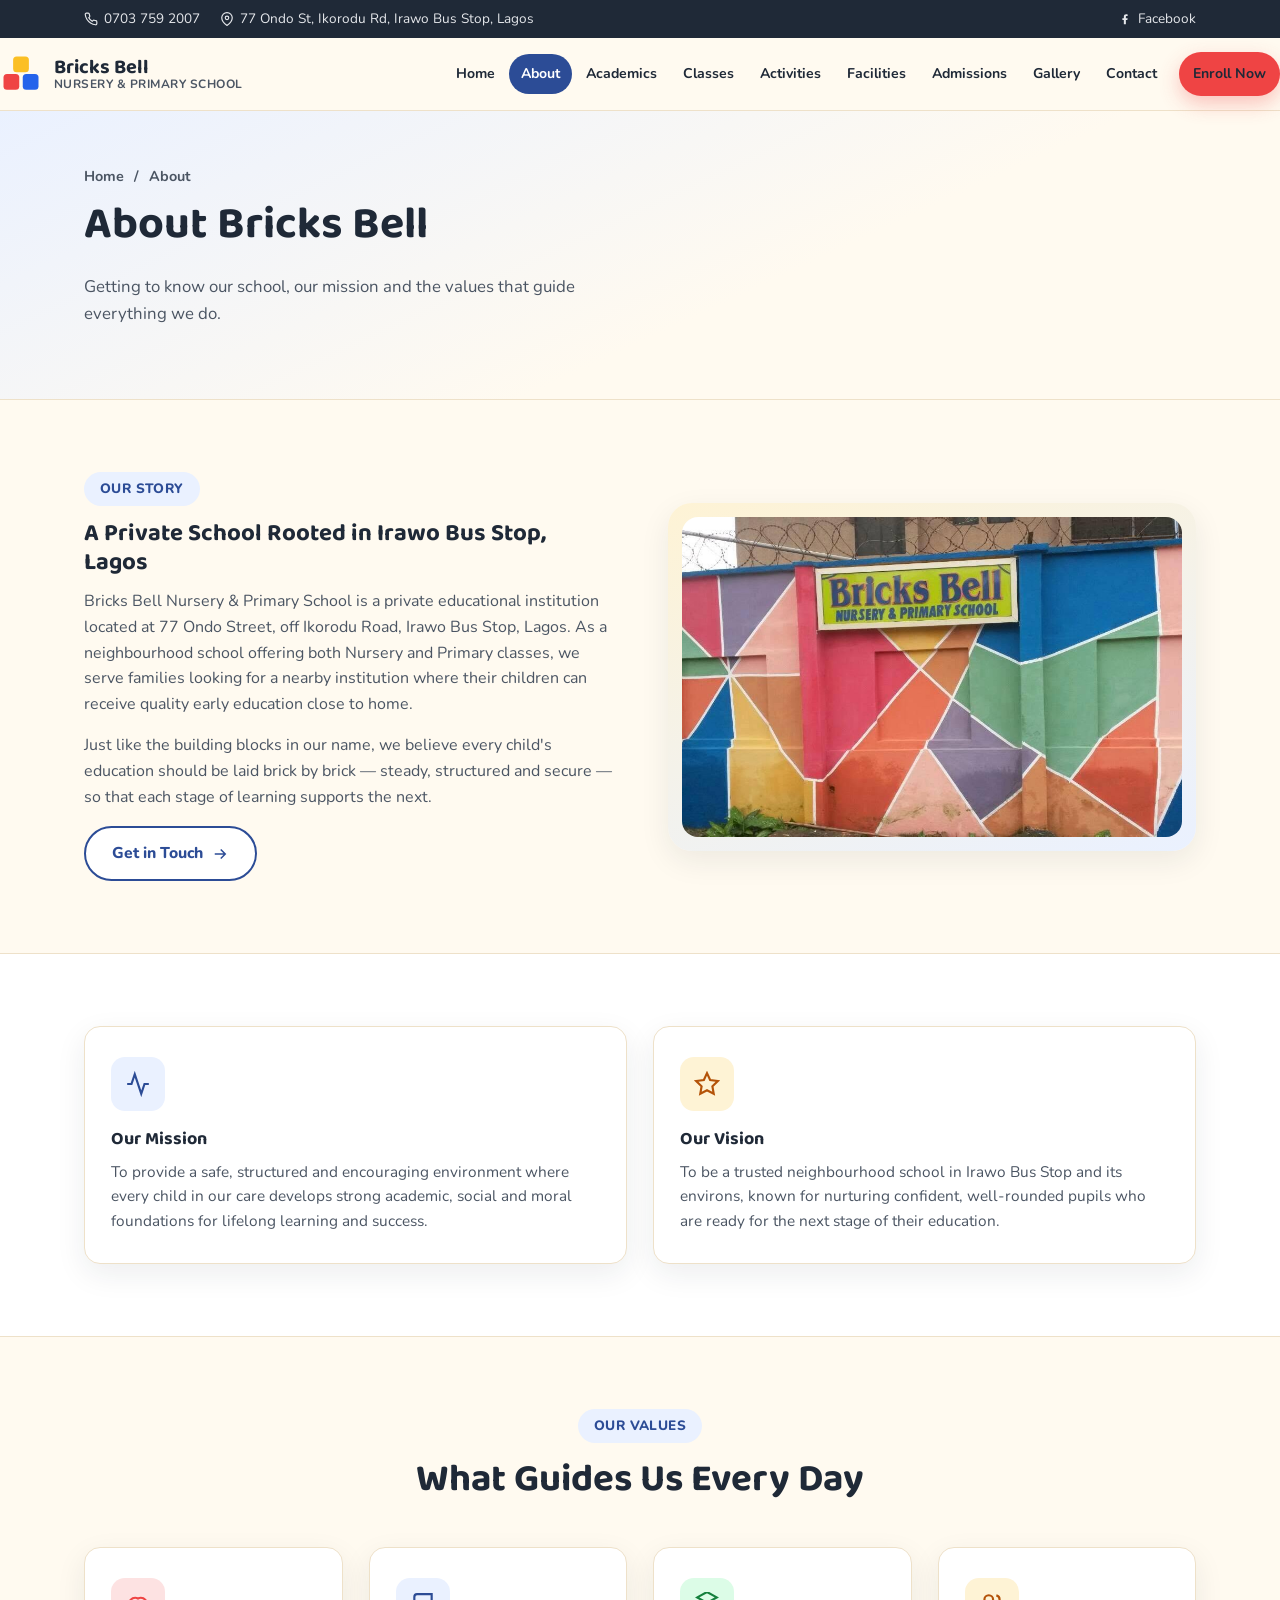
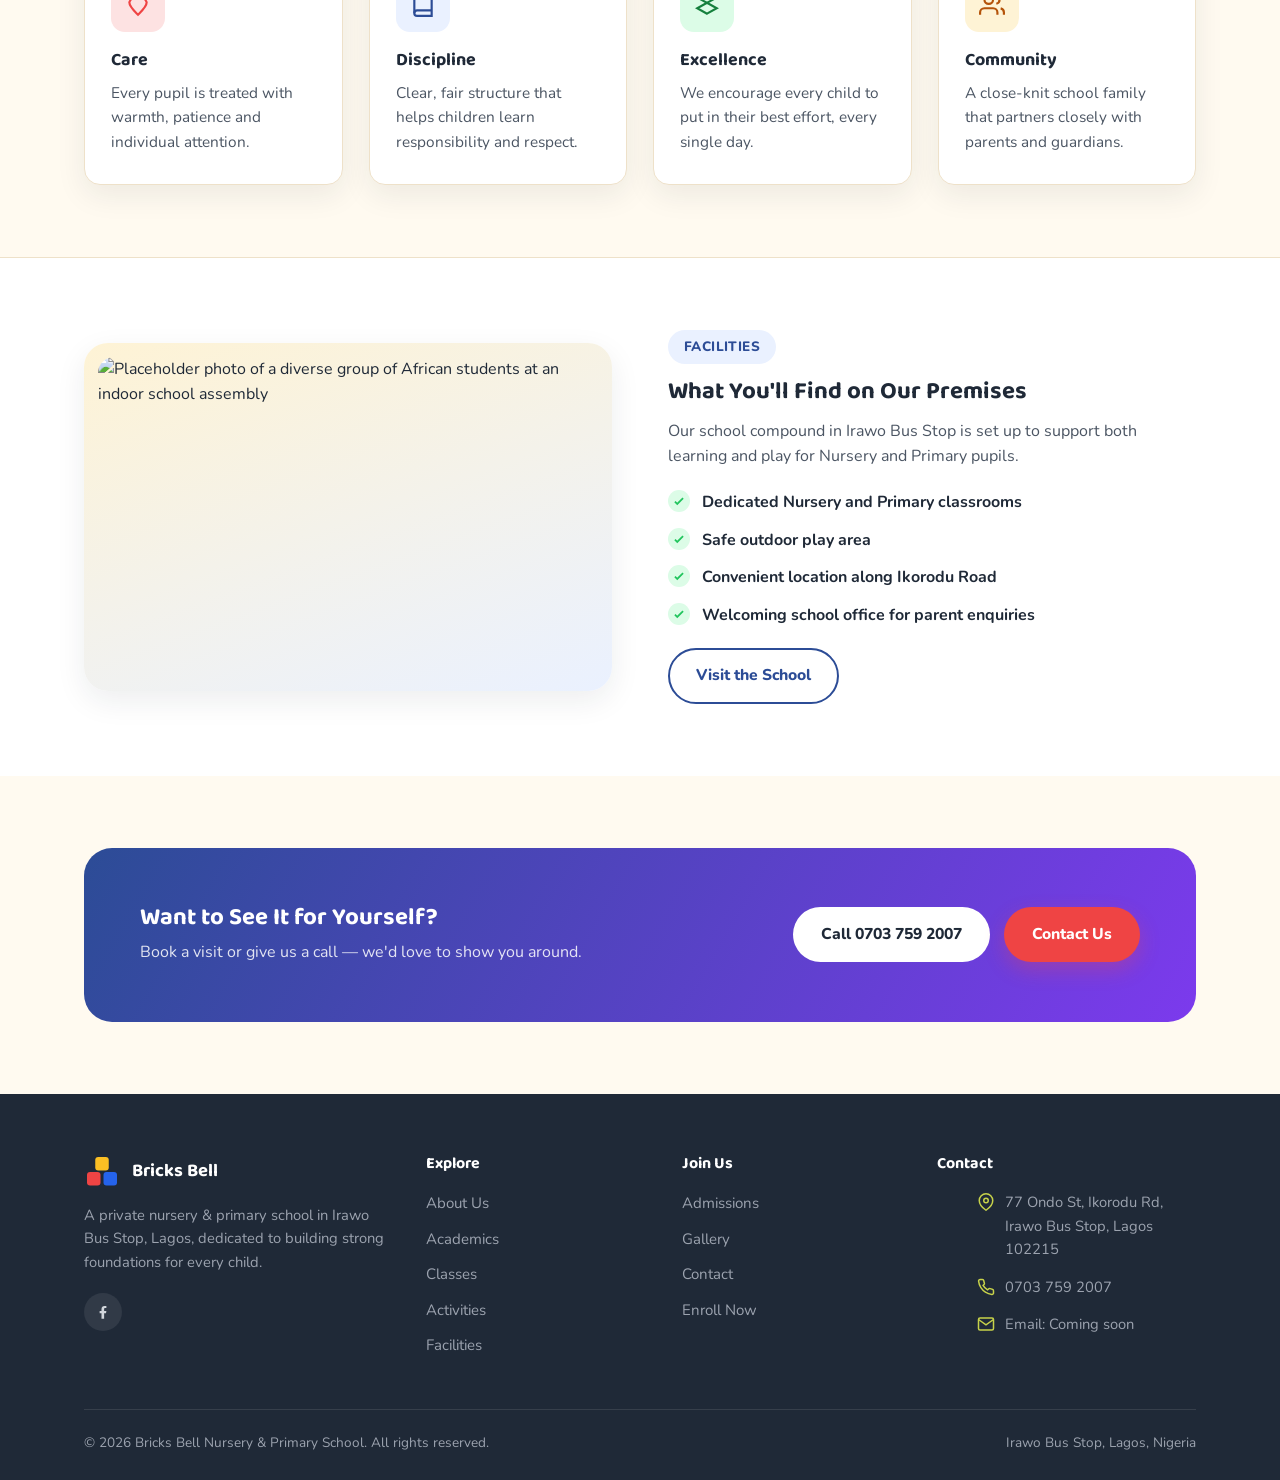
==== commit 89258603: "Use real school photos and brand colors, fix location to Irawo Bus Stop Add real photos of Bricks Be" ====
--- a/about.html
+++ b/about.html
@@ -4,7 +4,7 @@
 <meta charset="UTF-8">
 <meta name="viewport" content="width=device-width, initial-scale=1.0">
 <title>About Us | Bricks Bell Nursery &amp; Primary School</title>
-<meta name="description" content="Learn about Bricks Bell Nursery &amp; Primary School in Fadeyi, Lagos — our mission, vision and facilities.">
+<meta name="description" content="Learn about Bricks Bell Nursery &amp; Primary School in Irawo Bus Stop, Lagos — our mission, vision and facilities.">
 <link rel="icon" href="data:image/svg+xml,%3Csvg xmlns='http://www.w3.org/2000/svg' viewBox='0 0 48 48'%3E%3Crect x='4' y='24' width='18' height='18' rx='4' fill='%23ef4444'/%3E%3Crect x='26' y='24' width='18' height='18' rx='4' fill='%232563eb'/%3E%3Crect x='15' y='4' width='18' height='18' rx='4' fill='%23fbbf24'/%3E%3C/svg%3E">
 <link rel="preconnect" href="https://fonts.googleapis.com">
 <link href="https://fonts.googleapis.com/css2?family=Baloo+2:wght@600;700;800&amp;family=Nunito:wght@400;600;700;800&amp;display=swap" rel="stylesheet">
@@ -17,7 +17,7 @@
     <div class="container">
       <div class="topbar-links">
         <a href="tel:07037592007"><svg viewBox="0 0 24 24" fill="none" stroke="currentColor" stroke-width="2"><path d="M22 16.92v3a2 2 0 0 1-2.18 2 19.79 19.79 0 0 1-8.63-3.07 19.5 19.5 0 0 1-6-6 19.79 19.79 0 0 1-3.07-8.67A2 2 0 0 1 4.11 2h3a2 2 0 0 1 2 1.72c.127.96.361 1.903.7 2.81a2 2 0 0 1-.45 2.11L8.09 9.91a16 16 0 0 0 6 6l1.27-1.27a2 2 0 0 1 2.11-.45c.907.339 1.85.573 2.81.7A2 2 0 0 1 22 16.92z"/></svg> 0703 759 2007</a>
-        <a href="https://www.google.com/maps/place/BRICKS+BELL+Private+Schools/@6.5253434,3.3665411,19z" target="_blank" rel="noopener"><svg viewBox="0 0 24 24" fill="none" stroke="currentColor" stroke-width="2"><path d="M21 10c0 7-9 13-9 13s-9-6-9-13a9 9 0 0 1 18 0z"/><circle cx="12" cy="10" r="3"/></svg> 77 Ondo St, Ikorodu Rd, Fadeyi, Lagos</a>
+        <a href="https://www.google.com/maps/place/BRICKS+BELL+Private+Schools/@6.5253434,3.3665411,19z" target="_blank" rel="noopener"><svg viewBox="0 0 24 24" fill="none" stroke="currentColor" stroke-width="2"><path d="M21 10c0 7-9 13-9 13s-9-6-9-13a9 9 0 0 1 18 0z"/><circle cx="12" cy="10" r="3"/></svg> 77 Ondo St, Ikorodu Rd, Irawo Bus Stop, Lagos</a>
       </div>
       <div class="topbar-links">
         <a href="https://www.facebook.com/p/Bricks-Bell-NurPry-School-100054412950437/" target="_blank" rel="noopener"><svg viewBox="0 0 24 24" fill="currentColor"><path d="M13.5 21v-7.5H16l.5-3h-3V8.2c0-.87.24-1.46 1.5-1.46H16.5V4.14C16.2 4.1 15.2 4 14 4c-2.4 0-4 1.46-4 4.15v2.35H7.5v3H10V21h3.5z"/></svg> Facebook</a>
@@ -59,15 +59,15 @@
   <div class="container split">
     <div>
       <span class="section-tag">Our Story</span>
-      <h2>A Private School Rooted in Fadeyi, Lagos</h2>
-      <p>Bricks Bell Nursery &amp; Primary School is a private educational institution located at 77 Ondo Street, off Ikorodu Road, Fadeyi, Lagos. As a neighbourhood school offering both Nursery and Primary classes, we serve families looking for a nearby institution where their children can receive quality early education close to home.</p>
+      <h2>A Private School Rooted in Irawo Bus Stop, Lagos</h2>
+      <p>Bricks Bell Nursery &amp; Primary School is a private educational institution located at 77 Ondo Street, off Ikorodu Road, Irawo Bus Stop, Lagos. As a neighbourhood school offering both Nursery and Primary classes, we serve families looking for a nearby institution where their children can receive quality early education close to home.</p>
       <p>Just like the building blocks in our name, we believe every child's education should be laid brick by brick — steady, structured and secure — so that each stage of learning supports the next.</p>
       <a href="contact.html" class="btn btn-secondary">Get in Touch
         <svg viewBox="0 0 24 24" fill="none" stroke="currentColor" stroke-width="2"><path d="M5 12h14M13 6l6 6-6 6"/></svg>
       </a>
     </div>
     <div class="panel-art">
-      <img src="https://images.pexels.com/photos/14554003/pexels-photo-14554003.jpeg?auto=compress&cs=tinysrgb&w=900" alt="Placeholder photo of African schoolchildren energetically participating in a classroom activity" loading="lazy">
+      <img src="images/school-signboard.jpg" alt="The real Bricks Bell Nursery &amp; Primary School signboard and entrance wall in Irawo Bus Stop, Lagos" loading="lazy">
     </div>
   </div>
 </section>
@@ -83,7 +83,7 @@
       <div class="card">
         <div class="card-icon icon-yellow"><svg viewBox="0 0 24 24" fill="none" stroke="currentColor" stroke-width="2"><path d="M12 2l2.9 6.26L22 9.27l-5 4.87 1.2 6.86L12 17.77 5.8 21l1.2-6.86-5-4.87 7.1-1.01L12 2z"/></svg></div>
         <h3>Our Vision</h3>
-        <p>To be a trusted neighbourhood school in Fadeyi and its environs, known for nurturing confident, well-rounded pupils who are ready for the next stage of their education.</p>
+        <p>To be a trusted neighbourhood school in Irawo Bus Stop and its environs, known for nurturing confident, well-rounded pupils who are ready for the next stage of their education.</p>
       </div>
     </div>
   </div>
@@ -128,7 +128,7 @@
     <div>
       <span class="section-tag">Facilities</span>
       <h2>What You'll Find on Our Premises</h2>
-      <p>Our school compound in Fadeyi is set up to support both learning and play for Nursery and Primary pupils.</p>
+      <p>Our school compound in Irawo Bus Stop is set up to support both learning and play for Nursery and Primary pupils.</p>
       <ul class="checklist">
         <li><svg viewBox="0 0 24 24" fill="none" stroke="currentColor" stroke-width="3"><path d="M5 13l4 4L19 7"/></svg> Dedicated Nursery and Primary classrooms</li>
         <li><svg viewBox="0 0 24 24" fill="none" stroke="currentColor" stroke-width="3"><path d="M5 13l4 4L19 7"/></svg> Safe outdoor play area</li>
@@ -163,7 +163,7 @@
           <svg width="36" height="36" viewBox="0 0 48 48"><rect x="4" y="24" width="18" height="18" rx="4" fill="#ef4444"/><rect x="26" y="24" width="18" height="18" rx="4" fill="#2563eb"/><rect x="15" y="4" width="18" height="18" rx="4" fill="#fbbf24"/></svg>
           <strong>Bricks Bell</strong>
         </div>
-        <p>A private nursery &amp; primary school in Fadeyi, Lagos, dedicated to building strong foundations for every child.</p>
+        <p>A private nursery &amp; primary school in Irawo Bus Stop, Lagos, dedicated to building strong foundations for every child.</p>
         <div class="social-row">
           <a href="https://www.facebook.com/p/Bricks-Bell-NurPry-School-100054412950437/" target="_blank" rel="noopener" aria-label="Facebook">
             <svg viewBox="0 0 24 24" fill="currentColor"><path d="M13.5 21v-7.5H16l.5-3h-3V8.2c0-.87.24-1.46 1.5-1.46H16.5V4.14C16.2 4.1 15.2 4 14 4c-2.4 0-4 1.46-4 4.15v2.35H7.5v3H10V21h3.5z"/></svg>
@@ -192,7 +192,7 @@
       <div>
         <h4>Contact</h4>
         <ul class="footer-contact">
-          <li><svg viewBox="0 0 24 24" fill="none" stroke="currentColor" stroke-width="2"><path d="M21 10c0 7-9 13-9 13s-9-6-9-13a9 9 0 0 1 18 0z"/><circle cx="12" cy="10" r="3"/></svg> 77 Ondo St, Ikorodu Rd, Fadeyi, Lagos 102215</li>
+          <li><svg viewBox="0 0 24 24" fill="none" stroke="currentColor" stroke-width="2"><path d="M21 10c0 7-9 13-9 13s-9-6-9-13a9 9 0 0 1 18 0z"/><circle cx="12" cy="10" r="3"/></svg> 77 Ondo St, Ikorodu Rd, Irawo Bus Stop, Lagos 102215</li>
           <li><svg viewBox="0 0 24 24" fill="none" stroke="currentColor" stroke-width="2"><path d="M22 16.92v3a2 2 0 0 1-2.18 2 19.79 19.79 0 0 1-8.63-3.07 19.5 19.5 0 0 1-6-6 19.79 19.79 0 0 1-3.07-8.67A2 2 0 0 1 4.11 2h3a2 2 0 0 1 2 1.72c.127.96.361 1.903.7 2.81a2 2 0 0 1-.45 2.11L8.09 9.91a16 16 0 0 0 6 6l1.27-1.27a2 2 0 0 1 2.11-.45c.907.339 1.85.573 2.81.7A2 2 0 0 1 22 16.92z"/></svg> 0703 759 2007</li>
           <li><svg viewBox="0 0 24 24" fill="none" stroke="currentColor" stroke-width="2"><rect x="2" y="4" width="20" height="16" rx="2"/><path d="M22 6l-10 7L2 6"/></svg> Email: Coming soon</li>
         </ul>
@@ -200,7 +200,7 @@
     </div>
     <div class="footer-bottom">
       <span>&copy; <span id="year"></span> Bricks Bell Nursery &amp; Primary School. All rights reserved.</span>
-      <span>Fadeyi, Lagos, Nigeria</span>
+      <span>Irawo Bus Stop, Lagos, Nigeria</span>
     </div>
   </div>
 </footer>
--- a/css/style.css
+++ b/css/style.css
@@ -1,10 +1,12 @@
 /* ===== Bricks Bell Nursery & Primary School — stylesheet ===== */
 
 :root {
-  --blue: #2563eb;
-  --blue-dark: #1d4ed8;
+  /* Primary colors sampled from the real Bricks Bell signboard photo:
+     indigo-blue lettering + lime-green board background */
+  --blue: #2c4c96;
+  --blue-dark: #1e3a73;
   --sky: #0ea5e9;
-  --yellow: #fbbf24;
+  --yellow: #c7d24a;
   --orange: #f97316;
   --red: #ef4444;
   --green: #22c55e;
